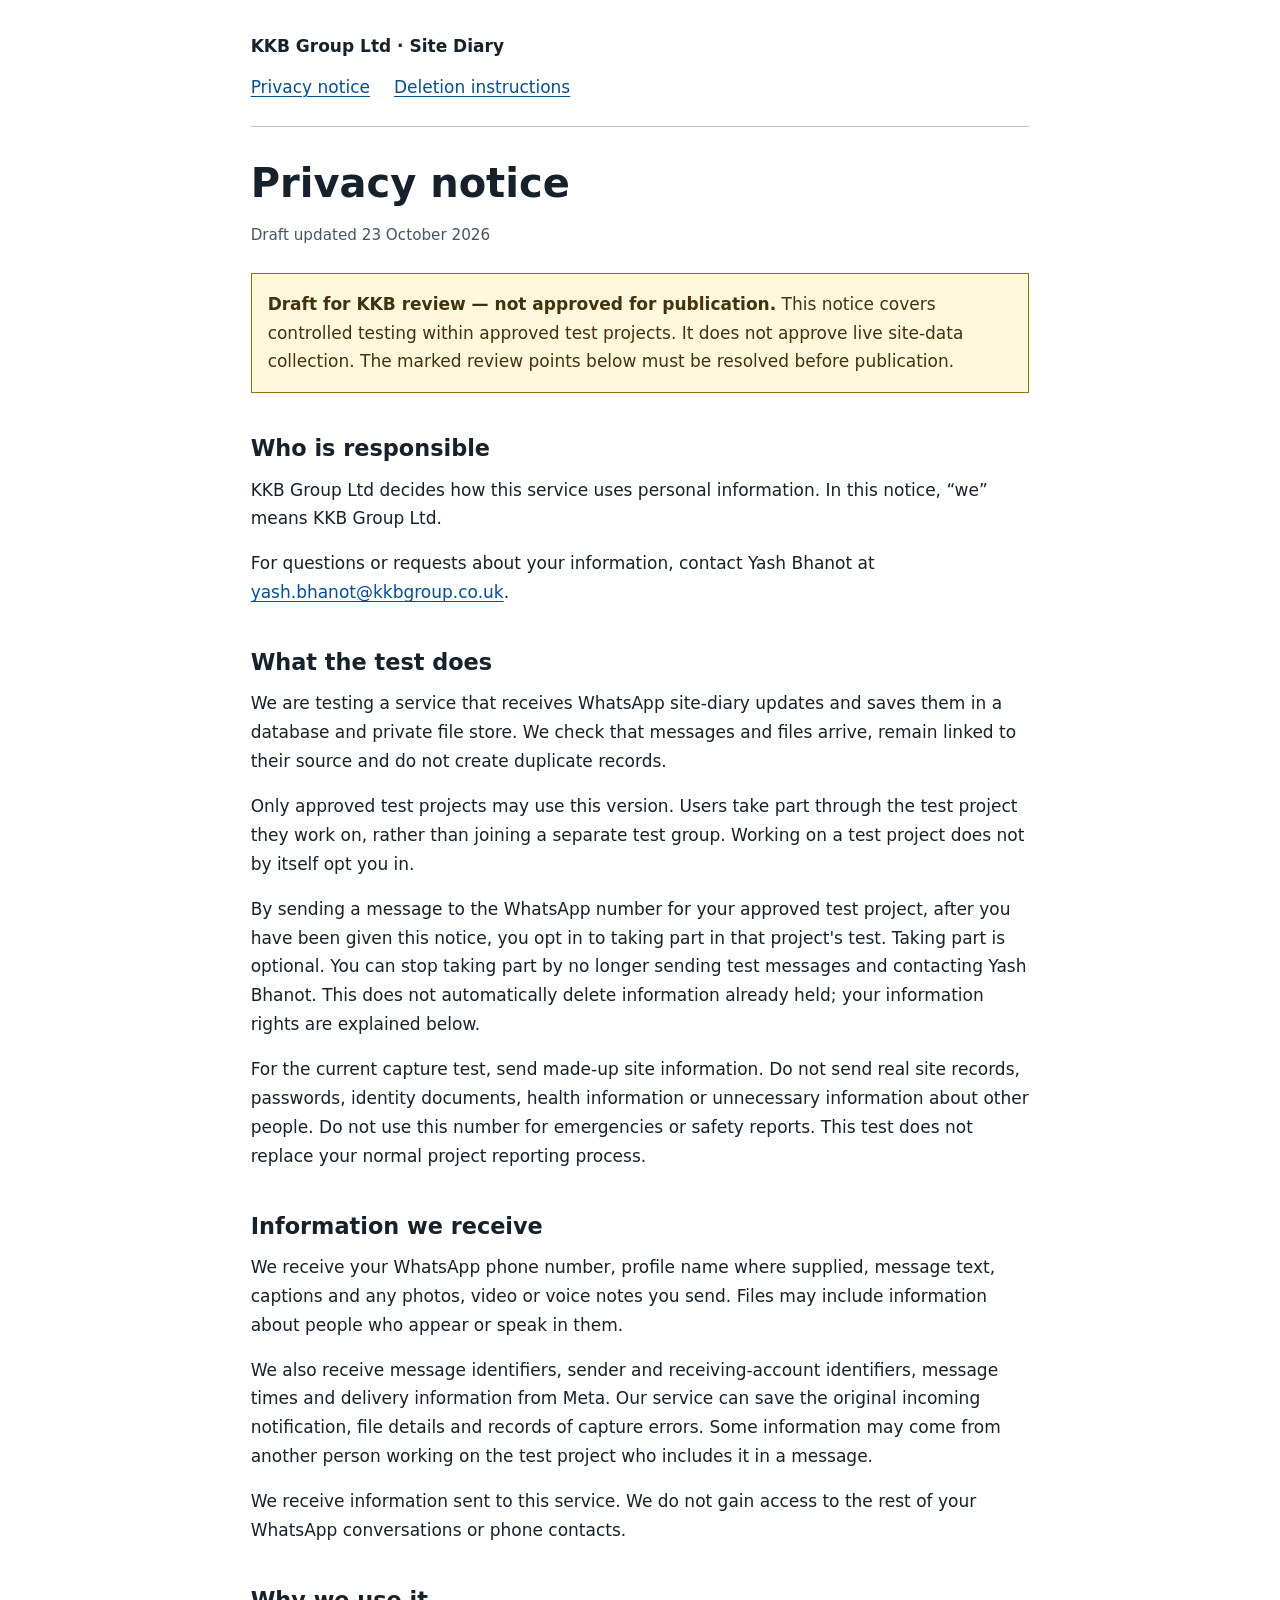
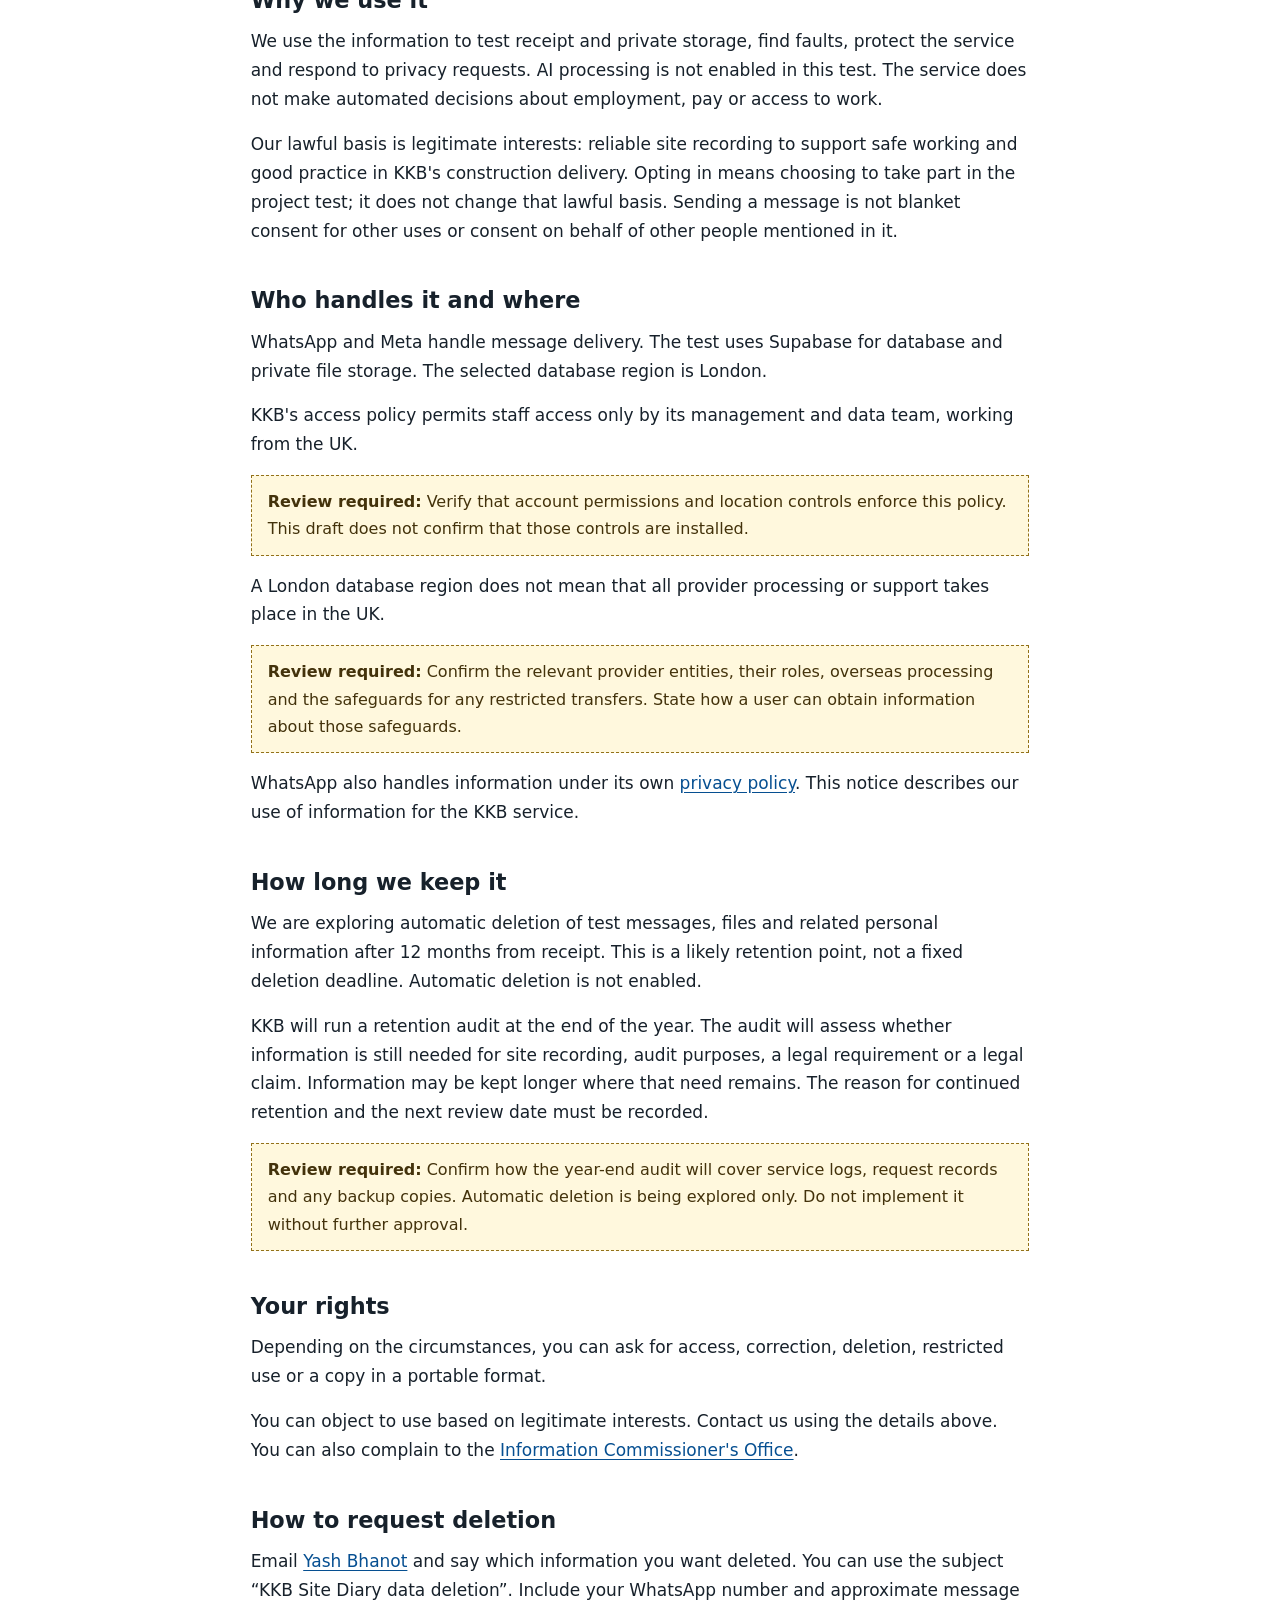
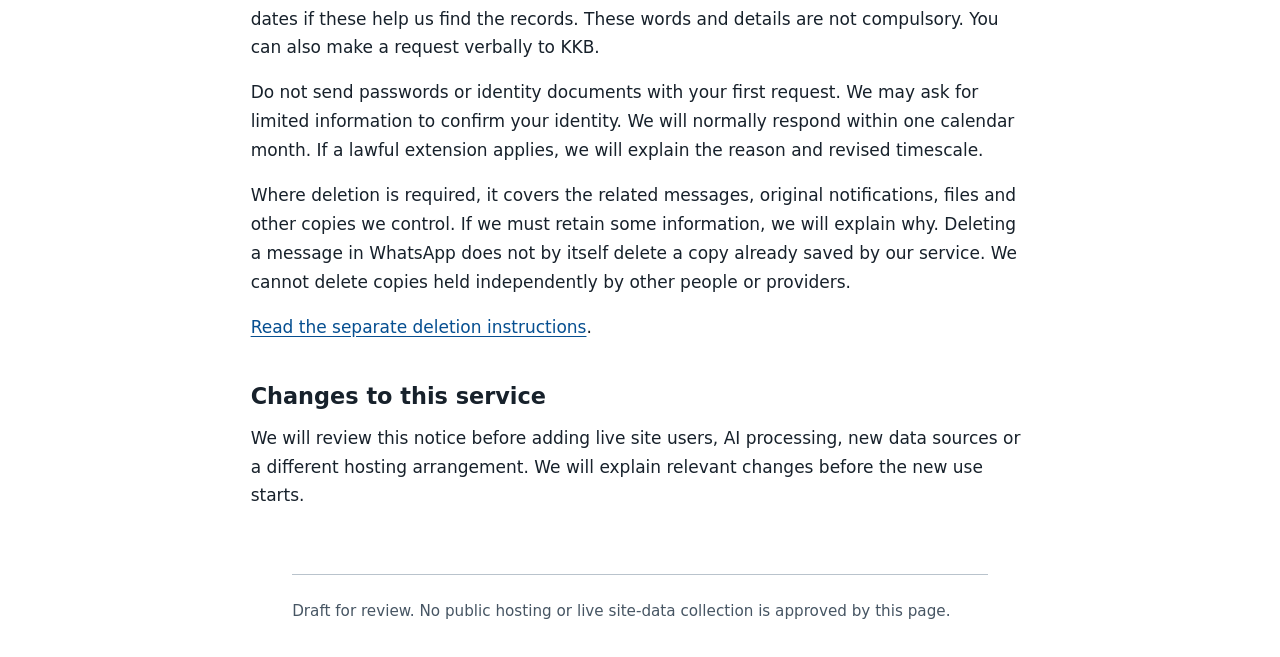
==== index.html @ dd6283d5 "YOS-460: Prepare private static privacy notice drafts" ====
<!doctype html>
<html lang="en-GB">
<head>
  <meta charset="utf-8">
  <meta name="viewport" content="width=device-width, initial-scale=1">
  <meta name="robots" content="noindex, nofollow">
  <meta name="description" content="Draft privacy notice for the KKB Site Diary WhatsApp test.">
  <title>KKB Site Diary — Privacy notice draft</title>
  <link rel="stylesheet" href="styles.css">
</head>
<body>
  <!-- THESIS: A plain reading page, not a marketing site.
  OWN-WORLD: White background, dark system text, blue underlined links, one reading column.
  STORY: Read the test's limits, understand data use, find the privacy contact or deletion instructions.
  FIRST VIEWPORT: KKB name, two navigation links, title, date, draft warning, responsible organisation.
  FORM: User-pinned simple text-only page; no concept tournament or generated imagery.
  FINISH: unreviewed and undocumented is unfinished; this build ends with the finish review, the verdict, and DESIGN.md -->
  <a class="skip" href="#main">Skip to content</a>
  <header>
    <p>KKB Group Ltd · Site Diary</p>
    <nav aria-label="Privacy pages"><a href="./" aria-current="page">Privacy notice</a><a href="data-deletion/">Deletion instructions</a></nav>
  </header>
  <main id="main">
    <h1>Privacy notice</h1>
    <p class="updated">Draft updated <time datetime="2026-10-23">23 October 2026</time></p>
    <div class="status"><strong>Draft for KKB review — not approved for publication.</strong> This notice covers controlled testing within approved test projects. It does not approve live site-data collection. The marked review points below must be resolved before publication.</div>
    <h2 id="responsibility">Who is responsible</h2>
    <p>KKB Group Ltd decides how this service uses personal information. In this notice, “we” means KKB Group Ltd.</p>
    <p>For questions or requests about your information, contact Yash Bhanot at <a href="mailto:yash.bhanot@kkbgroup.co.uk">yash.bhanot@kkbgroup.co.uk</a>.</p>
    <h2 id="test">What the test does</h2>
    <p>We are testing a service that receives WhatsApp site-diary updates and saves them in a database and private file store. We check that messages and files arrive, remain linked to their source and do not create duplicate records.</p>
    <p>Only approved test projects may use this version. Users take part through the test project they work on, rather than joining a separate test group. Working on a test project does not by itself opt you in.</p>
    <p>By sending a message to the WhatsApp number for your approved test project, after you have been given this notice, you opt in to taking part in that project's test. Taking part is optional. You can stop taking part by no longer sending test messages and contacting Yash Bhanot. This does not automatically delete information already held; your information rights are explained below.</p>
    <p>For the current capture test, send made-up site information. Do not send real site records, passwords, identity documents, health information or unnecessary information about other people. Do not use this number for emergencies or safety reports. This test does not replace your normal project reporting process.</p>
    <h2 id="information">Information we receive</h2>
    <p>We receive your WhatsApp phone number, profile name where supplied, message text, captions and any photos, video or voice notes you send. Files may include information about people who appear or speak in them.</p>
    <p>We also receive message identifiers, sender and receiving-account identifiers, message times and delivery information from Meta. Our service can save the original incoming notification, file details and records of capture errors. Some information may come from another person working on the test project who includes it in a message.</p>
    <p>We receive information sent to this service. We do not gain access to the rest of your WhatsApp conversations or phone contacts.</p>
    <h2 id="purpose">Why we use it</h2>
    <p>We use the information to test receipt and private storage, find faults, protect the service and respond to privacy requests. AI processing is not enabled in this test. The service does not make automated decisions about employment, pay or access to work.</p>
    <p>Our lawful basis is legitimate interests: reliable site recording to support safe working and good practice in KKB's construction delivery. Opting in means choosing to take part in the project test; it does not change that lawful basis. Sending a message is not blanket consent for other uses or consent on behalf of other people mentioned in it.</p>
    <h2 id="providers">Who handles it and where</h2>
    <p>WhatsApp and Meta handle message delivery. The test uses Supabase for database and private file storage. The selected database region is London.</p>
    <p>KKB's access policy permits staff access only by its management and data team, working from the UK.</p>
    <p class="review"><strong>Review required:</strong> Verify that account permissions and location controls enforce this policy. This draft does not confirm that those controls are installed.</p>
    <p>A London database region does not mean that all provider processing or support takes place in the UK.</p>
    <p class="review"><strong>Review required:</strong> Confirm the relevant provider entities, their roles, overseas processing and the safeguards for any restricted transfers. State how a user can obtain information about those safeguards.</p>
    <p>WhatsApp also handles information under its own <a href="https://www.whatsapp.com/legal/privacy-policy">privacy policy</a>. This notice describes our use of information for the KKB service.</p>
    <h2 id="retention">How long we keep it</h2>
    <p>We are exploring automatic deletion of test messages, files and related personal information after 12 months from receipt. This is a likely retention point, not a fixed deletion deadline. Automatic deletion is not enabled.</p>
    <p>KKB will run a retention audit at the end of the year. The audit will assess whether information is still needed for site recording, audit purposes, a legal requirement or a legal claim. Information may be kept longer where that need remains. The reason for continued retention and the next review date must be recorded.</p>
    <p class="review"><strong>Review required:</strong> Confirm how the year-end audit will cover service logs, request records and any backup copies. Automatic deletion is being explored only. Do not implement it without further approval.</p>
    <h2 id="rights">Your rights</h2>
    <p>Depending on the circumstances, you can ask for access, correction, deletion, restricted use or a copy in a portable format.</p>
    <p>You can object to use based on legitimate interests. Contact us using the details above. You can also complain to the <a href="https://ico.org.uk/make-a-complaint/">Information Commissioner's Office</a>.</p>
    <h2 id="deletion">How to request deletion</h2>
    <p>Email <a href="mailto:yash.bhanot@kkbgroup.co.uk">Yash Bhanot</a> and say which information you want deleted. You can use the subject “KKB Site Diary data deletion”. Include your WhatsApp number and approximate message dates if these help us find the records. These words and details are not compulsory. You can also make a request verbally to KKB.</p>
    <p>Do not send passwords or identity documents with your first request. We may ask for limited information to confirm your identity. We will normally respond within one calendar month. If a lawful extension applies, we will explain the reason and revised timescale.</p>
    <p>Where deletion is required, it covers the related messages, original notifications, files and other copies we control. If we must retain some information, we will explain why. Deleting a message in WhatsApp does not by itself delete a copy already saved by our service. We cannot delete copies held independently by other people or providers.</p>
    <p><a href="data-deletion/">Read the separate deletion instructions</a>.</p>
    <h2 id="changes">Changes to this service</h2>
    <p>We will review this notice before adding live site users, AI processing, new data sources or a different hosting arrangement. We will explain relevant changes before the new use starts.</p>
  </main>
  <footer>Draft for review. No public hosting or live site-data collection is approved by this page.</footer>
</body>
</html>
---- styles.css ----
:root { color-scheme: light; font-family: system-ui, -apple-system, BlinkMacSystemFont, "Segoe UI", sans-serif; color: #17212b; background: #fff; }
* { box-sizing: border-box; }
body { margin: 0; font-size: 1.0625rem; line-height: 1.7; }
header, main, footer { width: min(100% - 2.5rem, 72ch); margin-inline: auto; }
header { padding-block: 2rem 1.5rem; border-bottom: 1px solid #b9c3cc; }
header p { margin: 0 0 .75rem; font-weight: 650; }
nav { display: flex; flex-wrap: wrap; gap: .5rem 1.5rem; }
a { color: #064f91; text-underline-offset: .2em; overflow-wrap: anywhere; }
a:hover { color: #12344f; text-decoration-thickness: .15em; }
a:focus-visible { outline: 3px solid #064f91; outline-offset: 4px; }
::selection { color: #17212b; background: #cbe7fa; }
main { padding-block: 2rem 3rem; }
h1 { font-size: clamp(1.85rem, 5vw, 2.5rem); line-height: 1.2; margin: 0 0 1rem; }
h2 { font-size: 1.4rem; line-height: 1.35; margin: 2.5rem 0 .75rem; scroll-margin-top: 1rem; }
p { margin: 0 0 1rem; }
ol, ul { padding-left: 1.5rem; }
li + li { margin-top: .6rem; }
.status { padding: 1rem; border: 1px solid #927119; background: #fff8dd; color: #43320b; margin-block: 1.5rem; }
.review { font-size: 1rem; padding: .75rem 1rem; border: 1px dashed #927119; background: #fff8dd; color: #43320b; }
.updated, footer { color: #465563; font-size: .95rem; }
footer { border-top: 1px solid #b9c3cc; padding-block: 1.5rem 2rem; }
.skip { position: absolute; left: 1rem; top: -10rem; padding: .5rem 1rem; background: white; }
.skip:focus { top: .5rem; }
@media (max-width: 420px) { body { font-size: 1rem; } header, main, footer { width: calc(100% - 2rem); } }
@media print { .skip, nav { display: none; } header, main, footer { width: 100%; } body { font-size: 11pt; } h2 { break-after: avoid; } a { color: inherit; } }
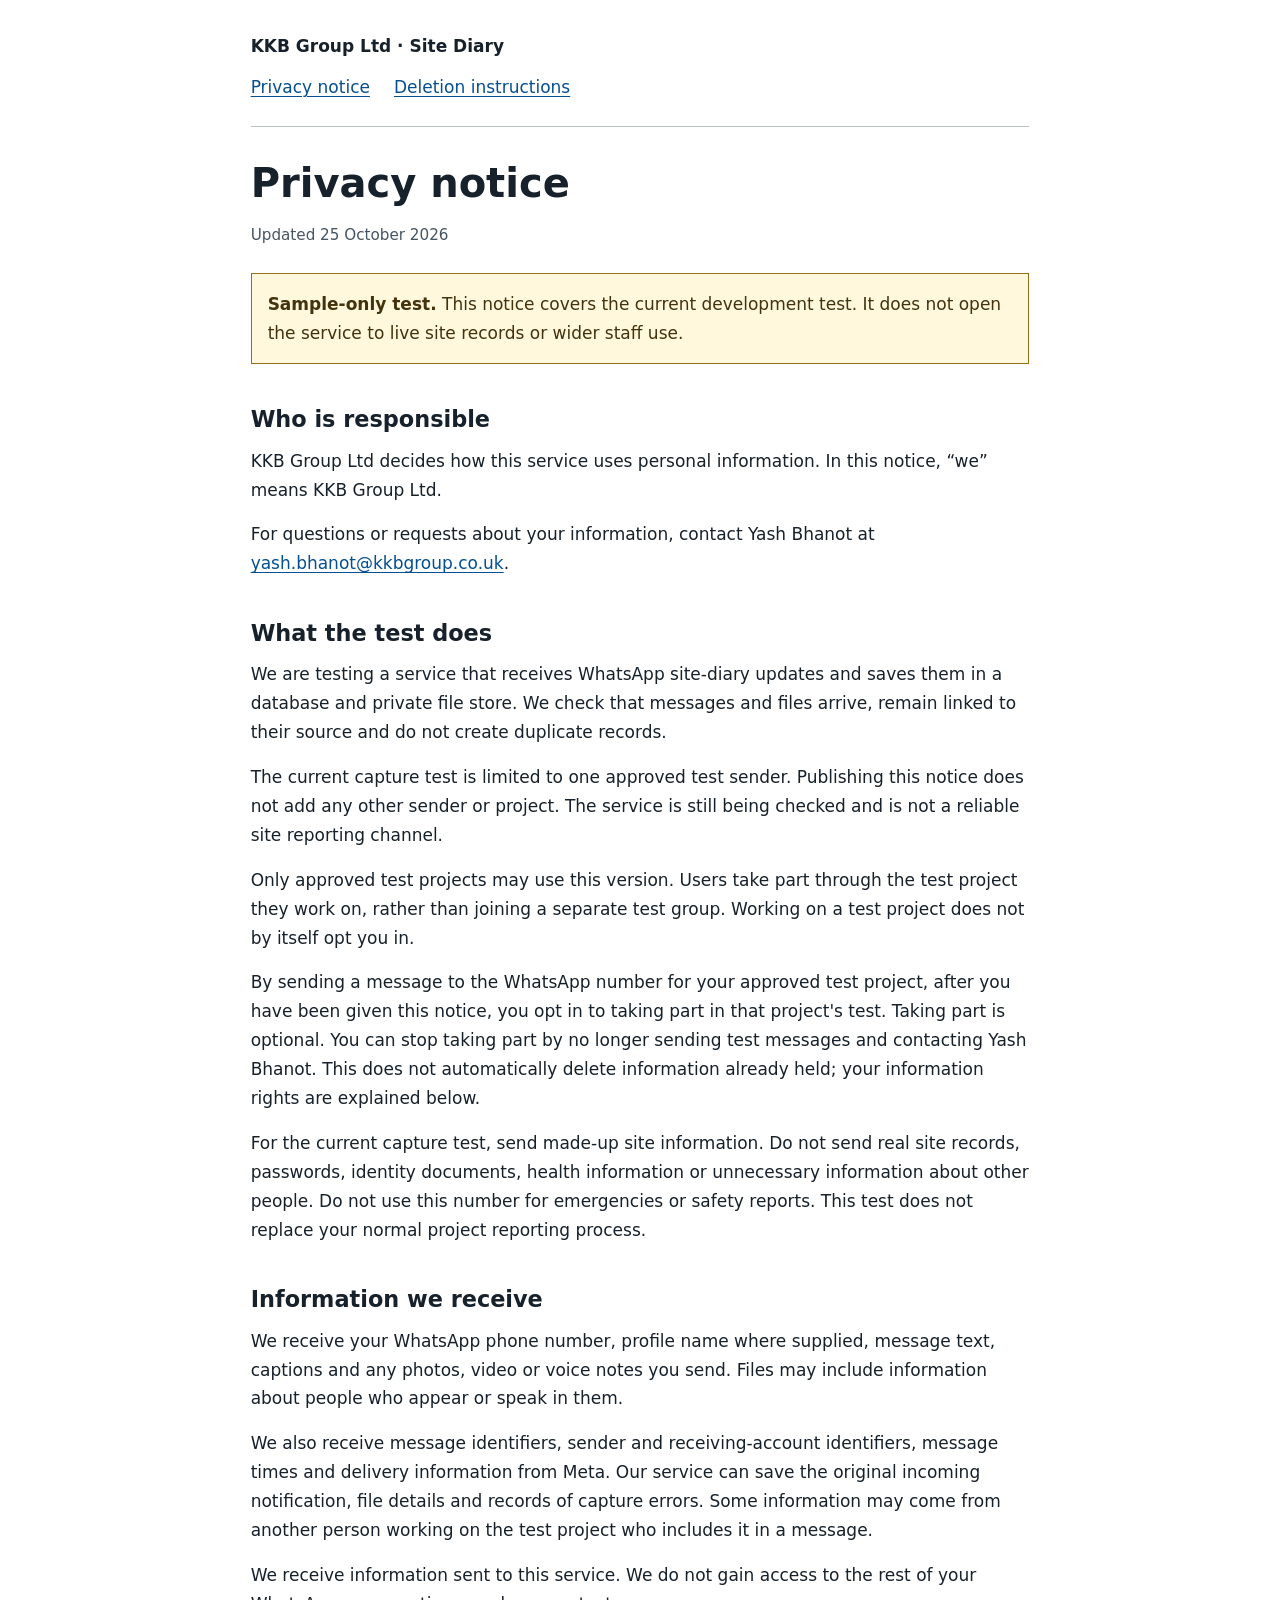
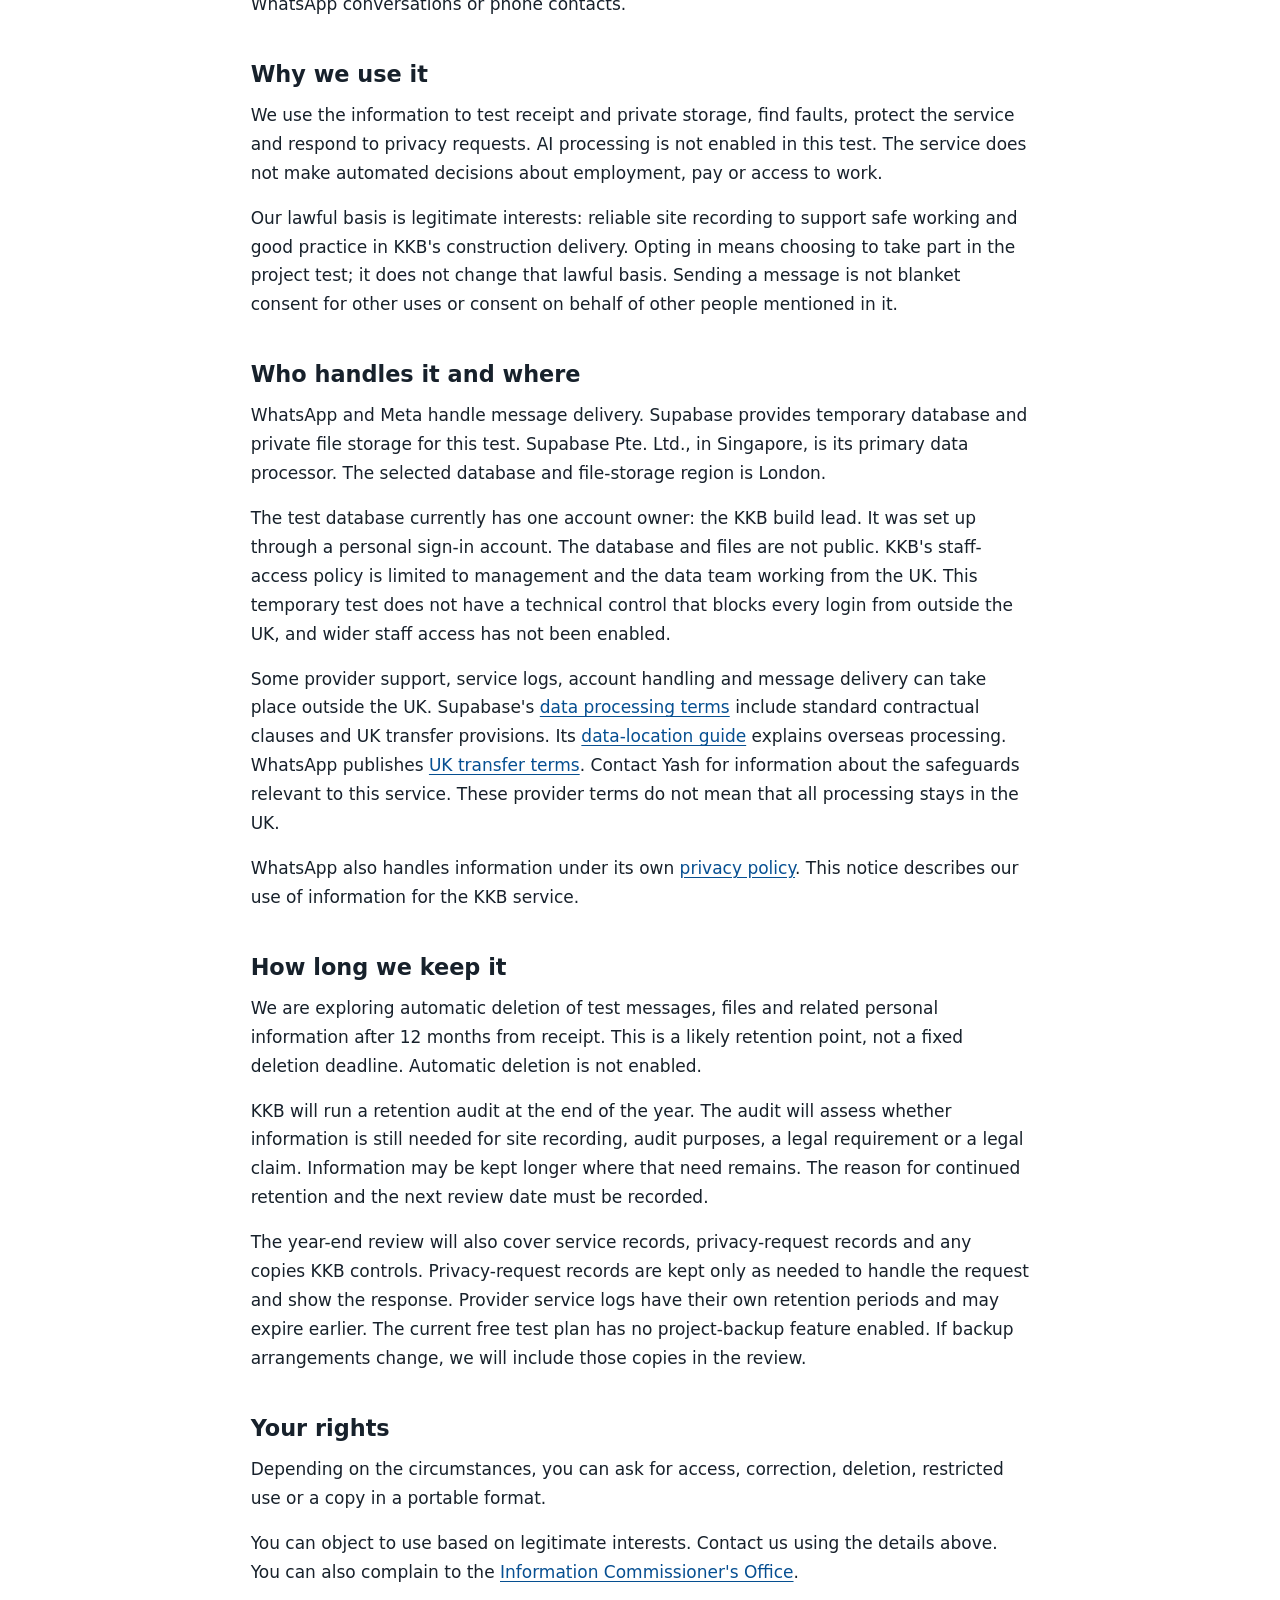
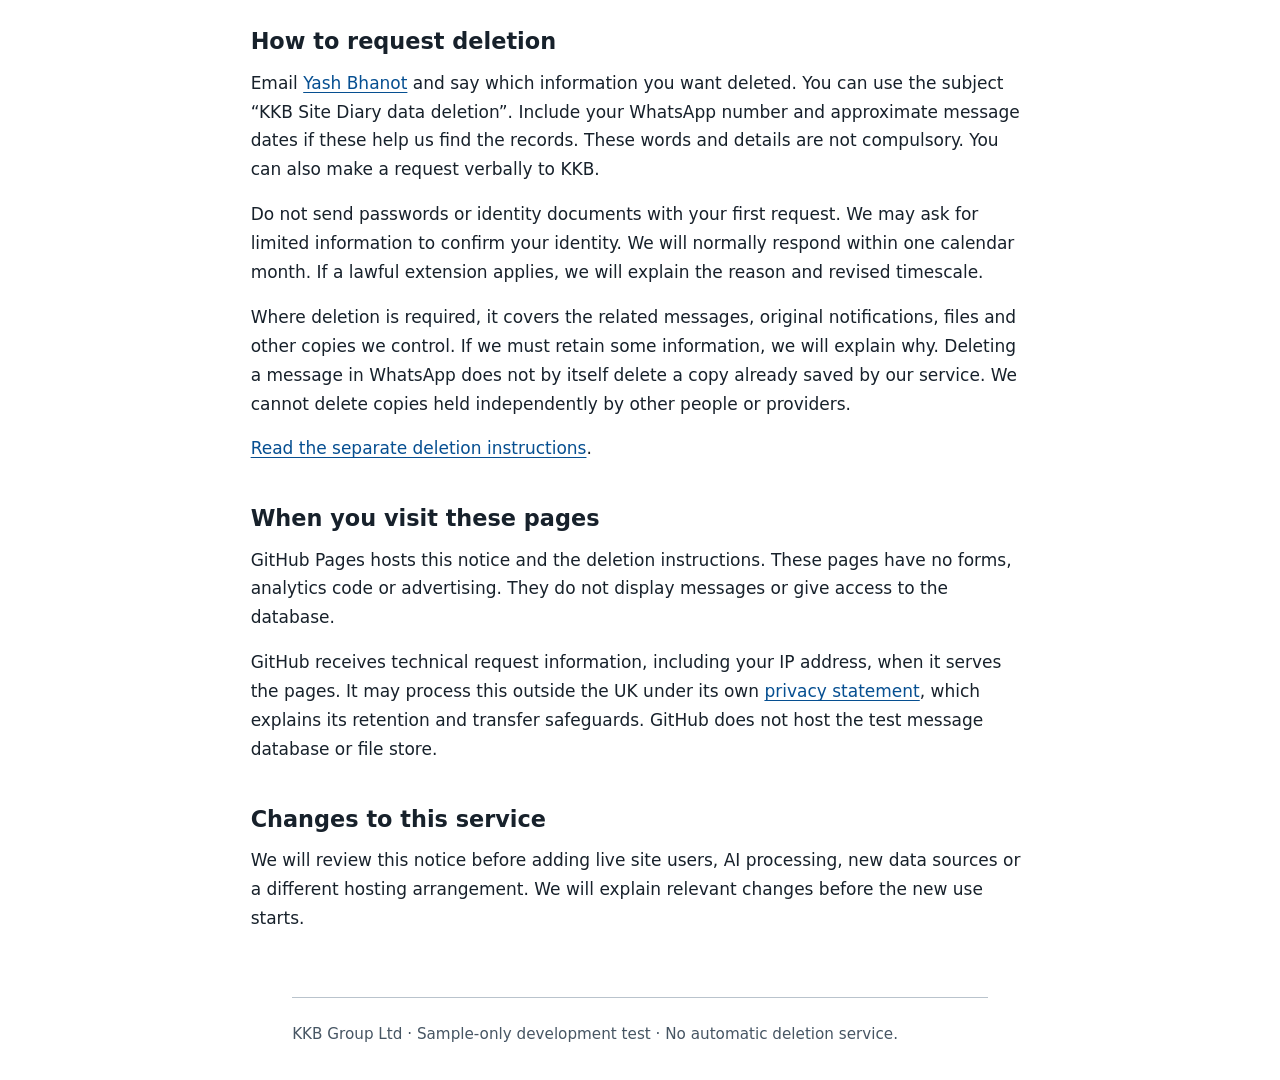
==== commit 2af99895: "Publish sample-only privacy notice and deletion instructions" ====
--- a/index.html
+++ b/index.html
@@ -4,17 +4,11 @@
   <meta charset="utf-8">
   <meta name="viewport" content="width=device-width, initial-scale=1">
   <meta name="robots" content="noindex, nofollow">
-  <meta name="description" content="Draft privacy notice for the KKB Site Diary WhatsApp test.">
-  <title>KKB Site Diary — Privacy notice draft</title>
+  <meta name="description" content="Privacy notice for the sample-only KKB Site Diary WhatsApp test.">
+  <title>KKB Site Diary — Privacy notice</title>
   <link rel="stylesheet" href="styles.css">
 </head>
 <body>
-  <!-- THESIS: A plain reading page, not a marketing site.
-  OWN-WORLD: White background, dark system text, blue underlined links, one reading column.
-  STORY: Read the test's limits, understand data use, find the privacy contact or deletion instructions.
-  FIRST VIEWPORT: KKB name, two navigation links, title, date, draft warning, responsible organisation.
-  FORM: User-pinned simple text-only page; no concept tournament or generated imagery.
-  FINISH: unreviewed and undocumented is unfinished; this build ends with the finish review, the verdict, and DESIGN.md -->
   <a class="skip" href="#main">Skip to content</a>
   <header>
     <p>KKB Group Ltd · Site Diary</p>
@@ -22,13 +16,14 @@
   </header>
   <main id="main">
     <h1>Privacy notice</h1>
-    <p class="updated">Draft updated <time datetime="2026-10-23">23 October 2026</time></p>
-    <div class="status"><strong>Draft for KKB review — not approved for publication.</strong> This notice covers controlled testing within approved test projects. It does not approve live site-data collection. The marked review points below must be resolved before publication.</div>
+    <p class="updated">Updated <time datetime="2026-10-25">25 October 2026</time></p>
+    <div class="status"><strong>Sample-only test.</strong> This notice covers the current development test. It does not open the service to live site records or wider staff use.</div>
     <h2 id="responsibility">Who is responsible</h2>
     <p>KKB Group Ltd decides how this service uses personal information. In this notice, “we” means KKB Group Ltd.</p>
     <p>For questions or requests about your information, contact Yash Bhanot at <a href="mailto:yash.bhanot@kkbgroup.co.uk">yash.bhanot@kkbgroup.co.uk</a>.</p>
     <h2 id="test">What the test does</h2>
     <p>We are testing a service that receives WhatsApp site-diary updates and saves them in a database and private file store. We check that messages and files arrive, remain linked to their source and do not create duplicate records.</p>
+    <p>The current capture test is limited to one approved test sender. Publishing this notice does not add any other sender or project. The service is still being checked and is not a reliable site reporting channel.</p>
     <p>Only approved test projects may use this version. Users take part through the test project they work on, rather than joining a separate test group. Working on a test project does not by itself opt you in.</p>
     <p>By sending a message to the WhatsApp number for your approved test project, after you have been given this notice, you opt in to taking part in that project's test. Taking part is optional. You can stop taking part by no longer sending test messages and contacting Yash Bhanot. This does not automatically delete information already held; your information rights are explained below.</p>
     <p>For the current capture test, send made-up site information. Do not send real site records, passwords, identity documents, health information or unnecessary information about other people. Do not use this number for emergencies or safety reports. This test does not replace your normal project reporting process.</p>
@@ -40,16 +35,14 @@
     <p>We use the information to test receipt and private storage, find faults, protect the service and respond to privacy requests. AI processing is not enabled in this test. The service does not make automated decisions about employment, pay or access to work.</p>
     <p>Our lawful basis is legitimate interests: reliable site recording to support safe working and good practice in KKB's construction delivery. Opting in means choosing to take part in the project test; it does not change that lawful basis. Sending a message is not blanket consent for other uses or consent on behalf of other people mentioned in it.</p>
     <h2 id="providers">Who handles it and where</h2>
-    <p>WhatsApp and Meta handle message delivery. The test uses Supabase for database and private file storage. The selected database region is London.</p>
-    <p>KKB's access policy permits staff access only by its management and data team, working from the UK.</p>
-    <p class="review"><strong>Review required:</strong> Verify that account permissions and location controls enforce this policy. This draft does not confirm that those controls are installed.</p>
-    <p>A London database region does not mean that all provider processing or support takes place in the UK.</p>
-    <p class="review"><strong>Review required:</strong> Confirm the relevant provider entities, their roles, overseas processing and the safeguards for any restricted transfers. State how a user can obtain information about those safeguards.</p>
+    <p>WhatsApp and Meta handle message delivery. Supabase provides temporary database and private file storage for this test. Supabase Pte. Ltd., in Singapore, is its primary data processor. The selected database and file-storage region is London.</p>
+    <p>The test database currently has one account owner: the KKB build lead. It was set up through a personal sign-in account. The database and files are not public. KKB's staff-access policy is limited to management and the data team working from the UK. This temporary test does not have a technical control that blocks every login from outside the UK, and wider staff access has not been enabled.</p>
+    <p>Some provider support, service logs, account handling and message delivery can take place outside the UK. Supabase's <a href="https://supabase.com/legal/customer-resources/data-processing-addendum">data processing terms</a> include standard contractual clauses and UK transfer provisions. Its <a href="https://supabase.com/legal/privacy-resources/data-residency-and-transfers-faq">data-location guide</a> explains overseas processing. WhatsApp publishes <a href="https://www.whatsapp.com/legal/business-data-transfer-addendum-uk">UK transfer terms</a>. Contact Yash for information about the safeguards relevant to this service. These provider terms do not mean that all processing stays in the UK.</p>
     <p>WhatsApp also handles information under its own <a href="https://www.whatsapp.com/legal/privacy-policy">privacy policy</a>. This notice describes our use of information for the KKB service.</p>
     <h2 id="retention">How long we keep it</h2>
     <p>We are exploring automatic deletion of test messages, files and related personal information after 12 months from receipt. This is a likely retention point, not a fixed deletion deadline. Automatic deletion is not enabled.</p>
     <p>KKB will run a retention audit at the end of the year. The audit will assess whether information is still needed for site recording, audit purposes, a legal requirement or a legal claim. Information may be kept longer where that need remains. The reason for continued retention and the next review date must be recorded.</p>
-    <p class="review"><strong>Review required:</strong> Confirm how the year-end audit will cover service logs, request records and any backup copies. Automatic deletion is being explored only. Do not implement it without further approval.</p>
+    <p>The year-end review will also cover service records, privacy-request records and any copies KKB controls. Privacy-request records are kept only as needed to handle the request and show the response. Provider service logs have their own retention periods and may expire earlier. The current free test plan has no project-backup feature enabled. If backup arrangements change, we will include those copies in the review.</p>
     <h2 id="rights">Your rights</h2>
     <p>Depending on the circumstances, you can ask for access, correction, deletion, restricted use or a copy in a portable format.</p>
     <p>You can object to use based on legitimate interests. Contact us using the details above. You can also complain to the <a href="https://ico.org.uk/make-a-complaint/">Information Commissioner's Office</a>.</p>
@@ -58,9 +51,12 @@
     <p>Do not send passwords or identity documents with your first request. We may ask for limited information to confirm your identity. We will normally respond within one calendar month. If a lawful extension applies, we will explain the reason and revised timescale.</p>
     <p>Where deletion is required, it covers the related messages, original notifications, files and other copies we control. If we must retain some information, we will explain why. Deleting a message in WhatsApp does not by itself delete a copy already saved by our service. We cannot delete copies held independently by other people or providers.</p>
     <p><a href="data-deletion/">Read the separate deletion instructions</a>.</p>
+    <h2 id="website">When you visit these pages</h2>
+    <p>GitHub Pages hosts this notice and the deletion instructions. These pages have no forms, analytics code or advertising. They do not display messages or give access to the database.</p>
+    <p>GitHub receives technical request information, including your IP address, when it serves the pages. It may process this outside the UK under its own <a href="https://docs.github.com/en/site-policy/privacy-policies/github-general-privacy-statement">privacy statement</a>, which explains its retention and transfer safeguards. GitHub does not host the test message database or file store.</p>
     <h2 id="changes">Changes to this service</h2>
     <p>We will review this notice before adding live site users, AI processing, new data sources or a different hosting arrangement. We will explain relevant changes before the new use starts.</p>
   </main>
-  <footer>Draft for review. No public hosting or live site-data collection is approved by this page.</footer>
+  <footer>KKB Group Ltd · Sample-only development test · No automatic deletion service.</footer>
 </body>
 </html>
